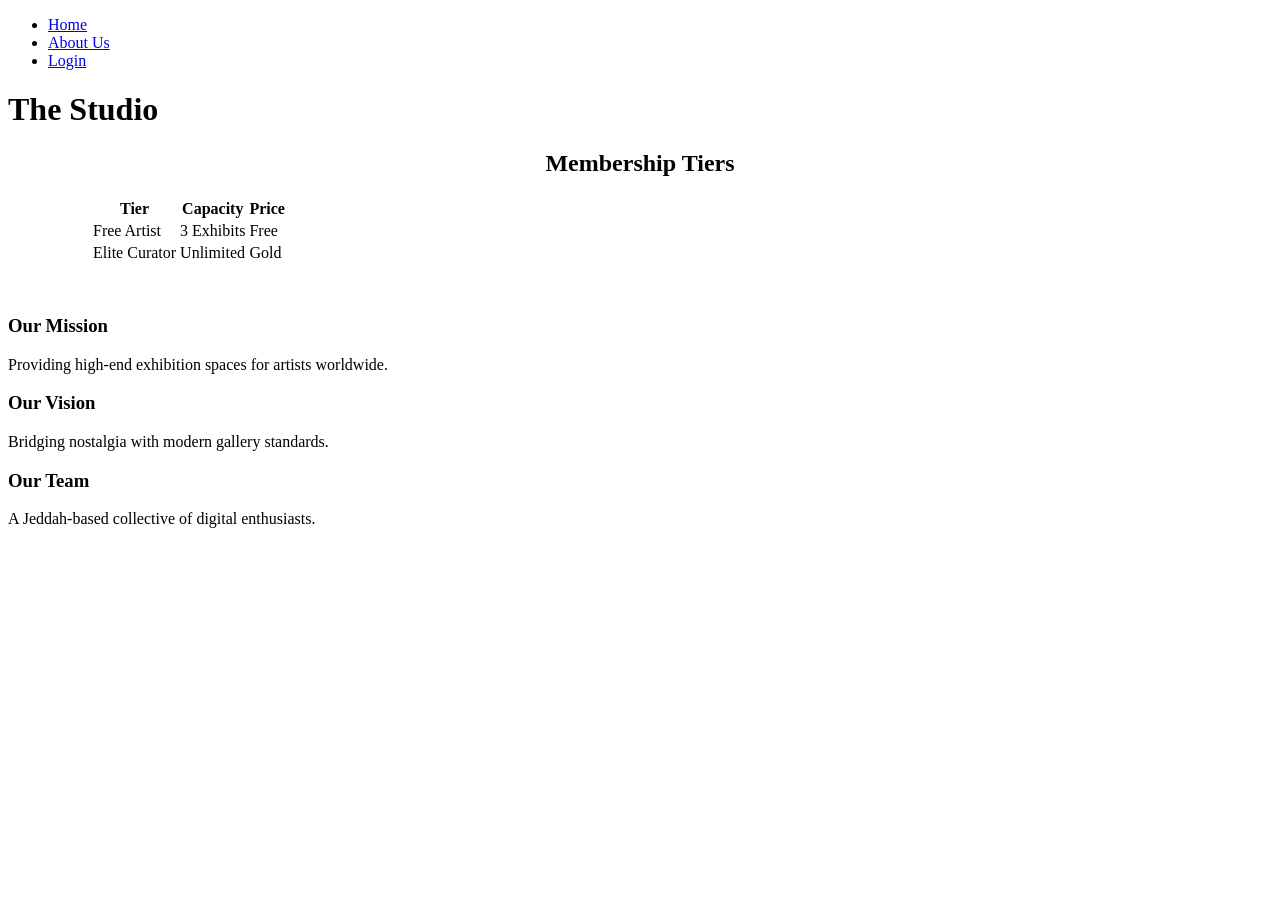
==== about.html @ 76b51a7c "Add About Us page with Access Portfolio and Mission/Vision/Team cards" ====
<!DOCTYPE html>
<html lang="en">
<head>
    <meta charset="UTF-8">
    <title>About Us | Pixel Studio</title>
    <link rel="stylesheet" href="style.css">
</head>
<body>
<nav>
    <ul>
        <li><a href="index.html">Home</a></li>
        <li><a href="about.html" class="active">About Us</a></li>
        <li><a href="login.html">Login</a></li>
    </ul>
</nav>

<header>
    <h1>The Studio</h1>
</header>

<main>
    <section class="card" style="max-width: 1100px; margin: 0 auto 50px;">
        <h2 style="text-align: center;">Membership Tiers</h2>
        <table>
            <thead>
                <tr><th>Tier</th><th>Capacity</th><th>Price</th></tr>
            </thead>
            <tbody>
                <tr><td>Free Artist</td><td>3 Exhibits</td><td>Free</td></tr>
                <tr><td>Elite Curator</td><td>Unlimited</td><td>Gold</td></tr>
            </tbody>
        </table>
    </section>

    <section class="mission-row">
        <div class="card mission-card">
            <h3>Our Mission</h3>
            <p>Providing high-end exhibition spaces for artists worldwide.</p>
        </div>
        <div class="card mission-card">
            <h3>Our Vision</h3>
            <p>Bridging nostalgia with modern gallery standards.</p>
        </div>
        <div class="card mission-card">
            <h3>Our Team</h3>
            <p>A Jeddah-based collective of digital enthusiasts.</p>
        </div>
    </section>
</main>
</body>
</html>
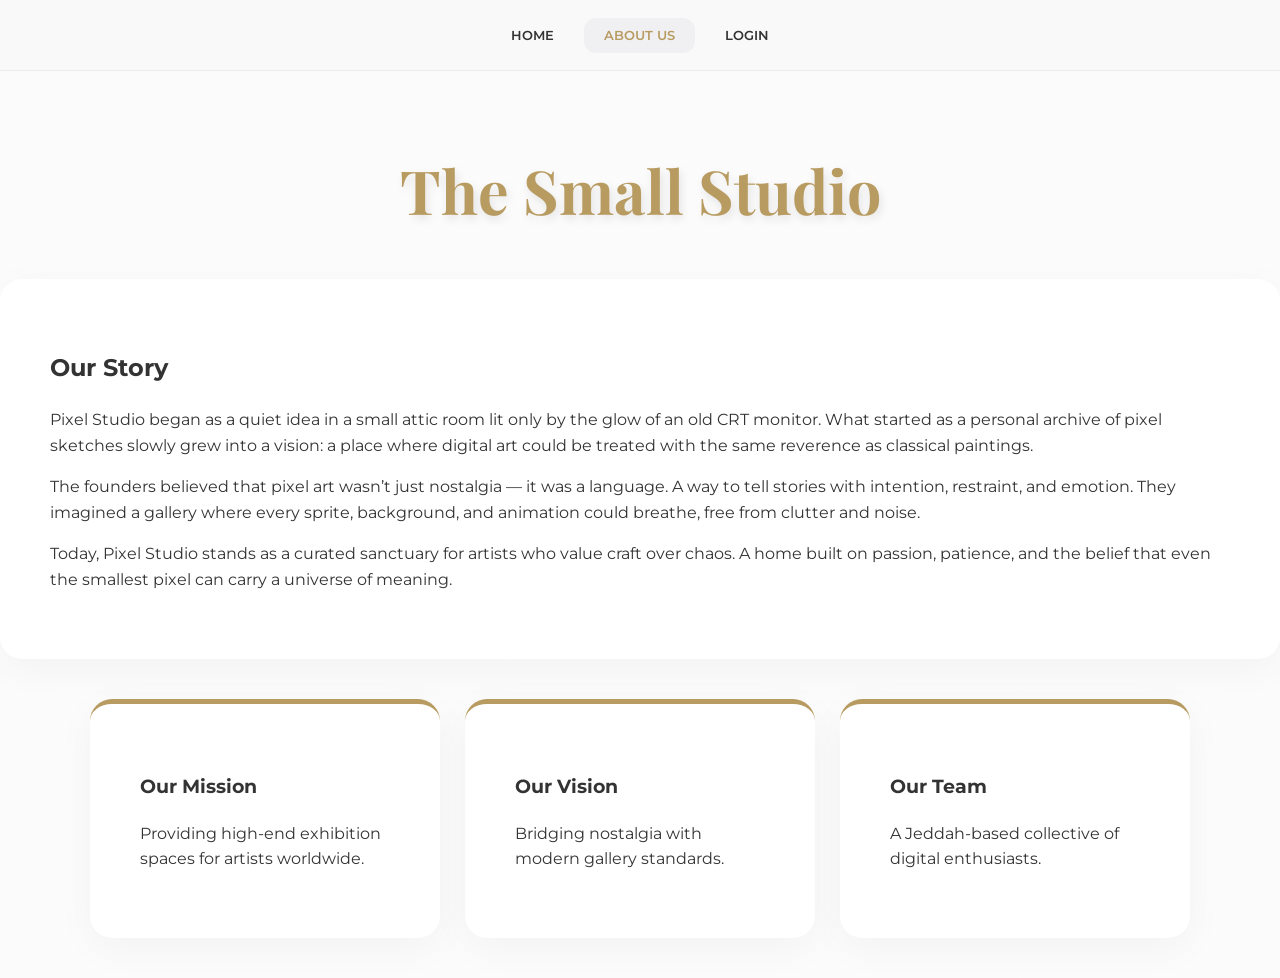
==== commit c5294e8d: "Update About Us page with Our Story section and header change" ====
--- a/about.html
+++ b/about.html
@@ -15,22 +15,29 @@
 </nav>
 
 <header>
-    <h1>The Studio</h1>
+    <h1>The Small Studio</h1>
 </header>
 
 <main>
-    <section class="card" style="max-width: 1100px; margin: 0 auto 50px;">
-        <h2 style="text-align: center;">Membership Tiers</h2>
-        <table>
-            <thead>
-                <tr><th>Tier</th><th>Capacity</th><th>Price</th></tr>
-            </thead>
-            <tbody>
-                <tr><td>Free Artist</td><td>3 Exhibits</td><td>Free</td></tr>
-                <tr><td>Elite Curator</td><td>Unlimited</td><td>Gold</td></tr>
-            </tbody>
-        </table>
-    </section>
+    <section class="card">
+    <h2>Our Story</h2>
+    <p>
+        Pixel Studio began as a quiet idea in a small attic room lit only by the glow of an old CRT monitor. 
+        What started as a personal archive of pixel sketches slowly grew into a vision: a place where digital art 
+        could be treated with the same reverence as classical paintings.
+    </p>
+
+    <p>
+        The founders believed that pixel art wasn’t just nostalgia — it was a language. A way to tell stories 
+        with intention, restraint, and emotion. They imagined a gallery where every sprite, background, and animation 
+        could breathe, free from clutter and noise.
+    </p>
+
+    <p>
+        Today, Pixel Studio stands as a curated sanctuary for artists who value craft over chaos. 
+        A home built on passion, patience, and the belief that even the smallest pixel can carry a universe of meaning.
+    </p>
+</section>
 
     <section class="mission-row">
         <div class="card mission-card">
--- a/style.css
+++ b/style.css
@@ -0,0 +1,191 @@
+/* -----------------------------------------------------------
+   1. IMPORT FONTS & VARIABLES
+----------------------------------------------------------- */
+@import url('https://fonts.googleapis.com/css2?family=Playfair+Display:wght@700&family=Montserrat:wght@400;600&display=swap');
+
+:root {
+    --bg-color: #f9f9f9;
+    --text-color: #333333;
+    --accent-gold: #b89b61;
+    --card-bg: #ffffff;
+    --radius-apple: 22px; 
+    --transition-sliding: all 0.4s cubic-bezier(0.4, 0, 0.2, 1);
+}
+
+/* -----------------------------------------------------------
+   2. GLOBAL BODY & BACKGROUND
+----------------------------------------------------------- */
+body {
+    font-family: 'Montserrat', sans-serif;
+    background: linear-gradient(rgba(249, 249, 249, 0.6), rgba(249, 249, 249, 0.6)), 
+                url('images/gallery-entrance.png') no-repeat center center fixed;
+    background-size: cover;
+    color: var(--text-color);
+    margin: 0;
+    padding-top: 100px;
+    line-height: 1.6;
+    animation: fadeIn 0.6s ease;
+}
+
+@keyframes fadeIn {
+    from { opacity: 0; }
+    to { opacity: 1; }
+}
+
+/* -----------------------------------------------------------
+   3.NAVIGATION BAR
+----------------------------------------------------------- */
+nav {
+    position: fixed;
+    top: 0; width: 100%;
+    background-color: rgba(249, 249, 249, 0.95);
+    backdrop-filter: blur(8px);
+    border-bottom: 1px solid rgba(0,0,0,0.05);
+    padding: 22px 0;
+    z-index: 1000; 
+}
+
+nav ul {
+    display: flex;
+    justify-content: center;
+    list-style: none;
+    margin: 0; padding: 0;
+    gap: 10px;
+}
+
+nav ul li a {
+    text-decoration: none;
+    color: var(--text-color);
+    font-weight: 600;
+    text-transform: uppercase;
+    font-size: 0.8rem;
+    padding: 10px 20px;
+    border-radius: 12px;
+    transition: var(--transition-sliding); 
+}
+
+nav ul li a:hover {
+    background-color: #f0f0f2;
+    padding-left: 25px;
+    color: var(--accent-gold);
+}
+
+nav ul li a.active {
+    background-color: #f0f0f2;
+    color: var(--accent-gold);
+}
+
+/* -----------------------------------------------------------
+   4. HEADERS & TITLES
+----------------------------------------------------------- */
+header h1 {
+    font-family: 'Playfair Display', serif;
+    font-size: 3.8rem;
+    color: var(--accent-gold);
+    text-align: center;
+    text-shadow: 2px 4px 10px rgba(0,0,0,0.1); 
+}
+
+footer {
+    text-align: center;
+    padding: 30px 0;
+    color: #777;
+    font-size: 0.9rem;
+}
+
+/* -----------------------------------------------------------
+   5.CARDS & TABLES
+----------------------------------------------------------- */
+.card {
+    background-color: var(--card-bg);
+    border-radius: var(--radius-apple);
+    padding: 50px;
+    box-shadow: 0 10px 40px rgba(0,0,0,0.04);
+}
+
+table {
+    width: 100%;
+    border-collapse: collapse;
+    margin-top: 20px;
+}
+
+tbody tr:hover {
+    background-color: #fafafa;
+    transition: 0.2s;
+}
+
+th {
+    text-align: left;
+    padding: 20px;
+    color: var(--accent-gold);
+    border-bottom: 1px solid #eee;
+}
+
+td {
+    padding: 20px;
+    border-bottom: 1px solid #eee;
+}
+
+.mission-row {
+    display: flex;
+    justify-content: center;
+    gap: 25px;
+    margin: 40px auto;
+    max-width: 1100px;
+}
+
+.mission-card {
+    border-top: 5px solid var(--accent-gold);
+    flex: 1;
+    min-width: 250px;
+}
+
+/* -----------------------------------------------------------
+   6. REFINED FORMS
+----------------------------------------------------------- */
+form {
+    width: 500px;
+    margin: 40px auto 120px;
+    padding: 60px;
+    background-color: var(--card-bg);
+    border-radius: 35px; /* Highly rounded form borders */
+    box-shadow: 0 25px 60px rgba(0,0,0,0.06);
+}
+
+form label {
+    display: block;
+    font-weight: 600;
+    font-size: 1.1rem;
+    text-transform: uppercase;
+    color: var(--accent-gold); 
+    margin-top: 25px;
+    margin-bottom: 8px;
+}
+
+input[type="text"], input[type="email"], input[type="password"] {
+    width: 100%;
+    padding: 16px;
+    border: 1px solid #eeeeee;
+    border-radius: 14px; 
+    background-color: #fafafa;
+    box-sizing: border-box;
+}
+
+button, input[type="submit"] {
+    width: 100%;
+    margin-top: 40px;
+    padding: 18px;
+    background-color: var(--accent-gold);
+    color: #fff;
+    border: none;
+    border-radius: 40px;
+    cursor: pointer;
+    font-weight: bold;
+    text-transform: uppercase;
+    transition: opacity 0.3s;
+}
+
+button:hover {
+    opacity: 0.8;
+}
+
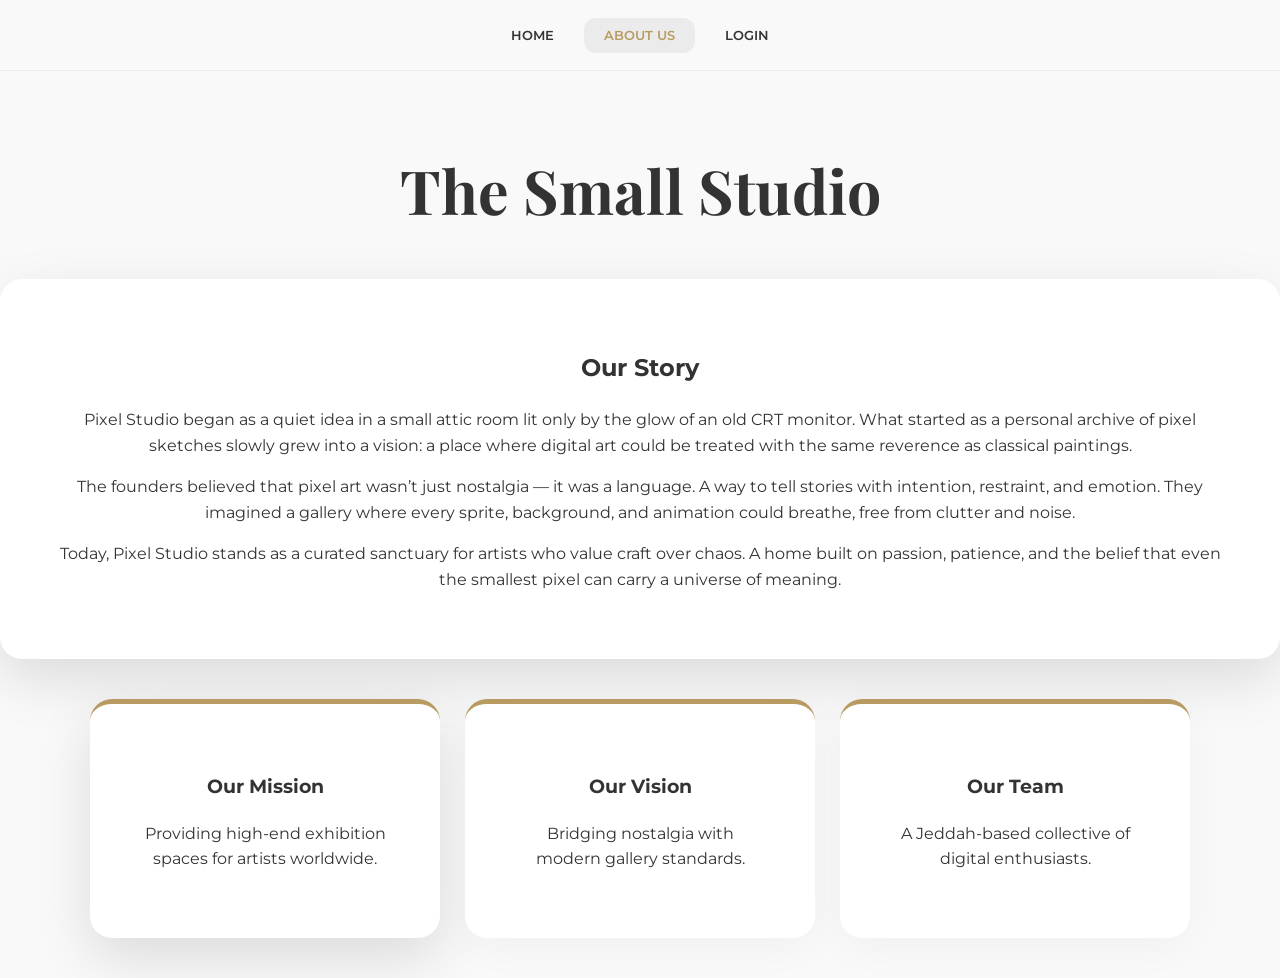
==== commit 0ff8d33a: "Update files: script.js, index.html, about.html" ====
--- a/about.html
+++ b/about.html
@@ -54,5 +54,6 @@
         </div>
     </section>
 </main>
+<script src="script.js"></script>
 </body>
 </html>
--- a/style.css
+++ b/style.css
@@ -12,24 +12,45 @@
     --transition-sliding: all 0.4s cubic-bezier(0.4, 0, 0.2, 1);
 }
 
-/* -----------------------------------------------------------
-   2. GLOBAL BODY & BACKGROUND
+input[type="text"],
+input[type="password"],
+input[type="email"] {
+    font-size: 1.1rem;
+    color: #684e27;
+}
+
+input[type="checkbox"],
+input[type="radio"] {
+    accent-color: var(--accent-gold);
+}
+
+/* -----------------------------------------------------------
+   2.BODY & BACKGROUND
 ----------------------------------------------------------- */
 body {
     font-family: 'Montserrat', sans-serif;
-    background: linear-gradient(rgba(249, 249, 249, 0.6), rgba(249, 249, 249, 0.6)), 
-                url('images/gallery-entrance.png') no-repeat center center fixed;
-    background-size: cover;
+    font-weight: 400;
+    background-color: var(--bg-color);
     color: var(--text-color);
     margin: 0;
     padding-top: 100px;
     line-height: 1.6;
-    animation: fadeIn 0.6s ease;
 }
 
 @keyframes fadeIn {
     from { opacity: 0; }
     to { opacity: 1; }
+}
+
+.page-content {
+    animation: fadeIn 0.6s ease;
+}
+
+.home-bg {
+    background: 
+       linear-gradient(rgba(249, 249, 249, 0.15), rgba(249, 249, 249, 0.15)),
+        url('gallary-enterance.jpeg') no-repeat center center fixed;
+    background-size: cover;
 }
 
 /* -----------------------------------------------------------
@@ -42,7 +63,7 @@
     backdrop-filter: blur(8px);
     border-bottom: 1px solid rgba(0,0,0,0.05);
     padding: 22px 0;
-    z-index: 1000; 
+    z-index: 1000;
 }
 
 nav ul {
@@ -65,25 +86,30 @@
 }
 
 nav ul li a:hover {
-    background-color: #f0f0f2;
+    background-color: #eeeeee;
     padding-left: 25px;
     color: var(--accent-gold);
 }
 
 nav ul li a.active {
-    background-color: #f0f0f2;
+    background-color: #ebebeb;
     color: var(--accent-gold);
 }
 
 /* -----------------------------------------------------------
    4. HEADERS & TITLES
 ----------------------------------------------------------- */
+.home-bg header h1 {
+    color: #ffffff;
+    text-shadow:
+        0 4px 12px rgba(0, 0, 0, 0.45),
+        0 2px 4px rgba(0, 0, 0, 0.35);
+}
+
 header h1 {
     font-family: 'Playfair Display', serif;
     font-size: 3.8rem;
-    color: var(--accent-gold);
-    text-align: center;
-    text-shadow: 2px 4px 10px rgba(0,0,0,0.1); 
+    text-align: center; 
 }
 
 footer {
@@ -101,12 +127,19 @@
     border-radius: var(--radius-apple);
     padding: 50px;
     box-shadow: 0 10px 40px rgba(0,0,0,0.04);
+    max-width: 1400px;
+    margin-left: auto;
+    margin-right: auto;
+    text-align: center;
 }
 
 table {
     width: 100%;
     border-collapse: collapse;
     margin-top: 20px;
+    margin-left: auto;
+    margin-right: auto;
+    text-align: center;
 }
 
 tbody tr:hover {
@@ -119,11 +152,34 @@
     padding: 20px;
     color: var(--accent-gold);
     border-bottom: 1px solid #eee;
+    text-align: center;
 }
 
 td {
     padding: 20px;
     border-bottom: 1px solid #eee;
+    text-align: center;
+}
+
+.join-btn {
+    display: inline-block;
+    padding: 16px 40px;
+    background-color: var(--accent-gold);
+    color: white;
+    font-weight: 600;
+    text-transform: uppercase;
+    border-radius: 40px;
+    text-decoration: none;
+    transition: 0.3s;
+}
+
+.join-btn:hover {
+    opacity: 0.85;
+    transform: translateY(-3px);
+}
+
+.card:first-of-type {
+    box-shadow: 0 20px 55px rgba(0, 0, 0, 0.12);
 }
 
 .mission-row {
@@ -138,6 +194,12 @@
     border-top: 5px solid var(--accent-gold);
     flex: 1;
     min-width: 250px;
+    transition: transform 0.3s ease, box-shadow 0.3s ease;
+}
+
+.mission-card:hover {
+    transform: translateY(-8px);
+    box-shadow: 0 18px 45px rgba(0, 0, 0, 0.12);
 }
 
 /* -----------------------------------------------------------
@@ -148,7 +210,7 @@
     margin: 40px auto 120px;
     padding: 60px;
     background-color: var(--card-bg);
-    border-radius: 35px; /* Highly rounded form borders */
+    border-radius: 35px;
     box-shadow: 0 25px 60px rgba(0,0,0,0.06);
 }
 
@@ -162,10 +224,10 @@
     margin-bottom: 8px;
 }
 
-input[type="text"], input[type="email"], input[type="password"] {
+input[type="text"], input[type="email"], input[type="password"], input[type="date"] {
     width: 100%;
     padding: 16px;
-    border: 1px solid #eeeeee;
+    border: 1px solid #d1d1d1;
     border-radius: 14px; 
     background-color: #fafafa;
     box-sizing: border-box;
@@ -189,3 +251,52 @@
     opacity: 0.8;
 }
 
+.signup-link {
+    color: var(--accent-gold);
+    font-weight: bold;
+    text-decoration: underline;
+}
+
+.home-section {
+    max-width: 1100px;
+    margin: 0 auto 50px;
+    text-align: center;
+}
+
+.section-title {
+    font-family: 'Playfair Display', serif;
+    margin-top: -10px;
+}
+
+.section-desc {
+    max-width: 800px;
+    margin: 0 auto;
+}
+
+.collection-tags span {
+    color: var(--accent-gold);
+    font-weight: 600;
+    margin: 0 10px;
+}
+
+.join-container {
+    margin-top: 30px;
+    text-align: center;
+}
+
+.join-btn {
+    display: inline-block;
+    padding: 16px 40px;
+    background-color: var(--accent-gold);
+    color: white;
+    font-weight: 600;
+    text-transform: uppercase;
+    border-radius: 40px;
+    text-decoration: none;
+    transition: 0.3s;
+}
+
+.join-btn:hover {
+    opacity: 0.85;
+    transform: translateY(-3px);
+}
